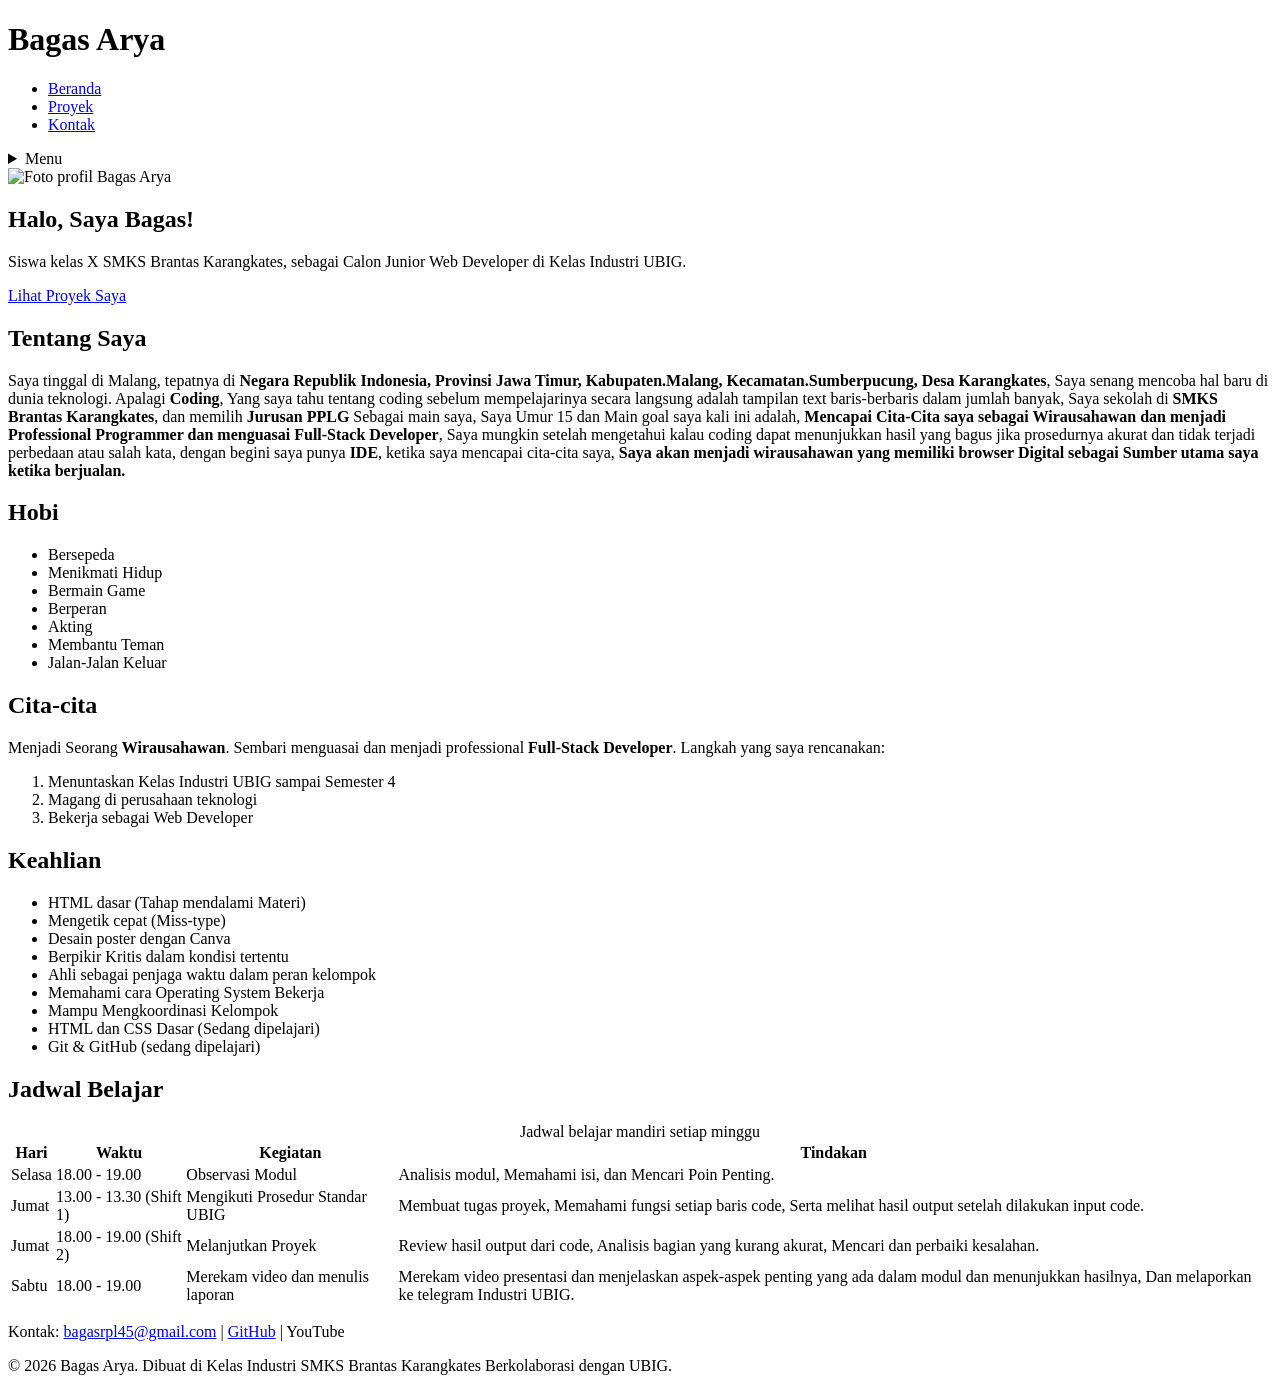
==== index.html @ f7f1d275 "feat: tambah latihan javascript dasar" ====
<!DOCTYPE html>
<html lang="id">
<head>
  <meta charset="UTF-8">
  <meta name="viewport" content="width=device-width, initial-scale=1.0">
  <title>Bagas Arya | Beranda</title>
  <link rel="preconnect" href="https://fonts.googleapis.com">
  <link rel="preconnect" href="https://fonts.gstatic.com" crossorigin>
  <link href="https://fonts.googleapis.com/css2?family=Inter:wght@400;600&family=Poppins:wght@600;700&display=swap" rel="stylesheet">
  <link rel="stylesheet" href="css/style.css">
  <script src="js/script.js" defer></script>
</head>
<body>
  <header>
    <div class="container navbar">
      <h1>Bagas Arya</h1>
      <nav class="menu-laptop">
        <ul>
          <li><a href="index.html">Beranda</a></li>
          <li><a href="proyek.html">Proyek</a></li>
          <li><a href="kontak.html">Kontak</a></li>
        </ul>
      </nav>
      <!-- Tantangan: menu ponsel yang bisa dibuka-tutup -->
      <details class="menu-ponsel">
        <summary>Menu</summary>
        <nav>
          <ul>
            <li><a href="index.html">Beranda</a></li>
            <li><a href="proyek.html">Proyek</a></li>
            <li><a href="kontak.html">Kontak</a></li>
          </ul>
        </nav>
      </details>
    </div>
  </header>

  <main>
    <div class="container">
      <section class="hero">
        <img src="img/builder.jpg" alt="Foto profil Bagas Arya" width="180">
        <div>
          <h2>Halo, Saya Bagas!</h2>
          <p>Siswa kelas X SMKS Brantas Karangkates, sebagai Calon Junior Web Developer di Kelas Industri UBIG.</p>
          <a href="proyek.html" class="tombol">Lihat Proyek Saya</a>
        </div>
      </section>

      <section class="kartu">
        <h2>Tentang Saya</h2>
        <p>Saya tinggal di Malang, tepatnya di <strong>Negara Republik Indonesia, Provinsi Jawa Timur, Kabupaten.Malang, Kecamatan.Sumberpucung, Desa Karangkates</strong>,
           Saya senang mencoba hal baru di dunia teknologi. Apalagi <strong>Coding</strong>, 
           Yang saya tahu tentang coding sebelum mempelajarinya secara langsung adalah tampilan text baris-berbaris dalam jumlah banyak, Saya sekolah di <strong>SMKS Brantas Karangkates</strong>, 
           dan memilih <strong>Jurusan PPLG</strong> Sebagai main saya, 
           Saya Umur 15 dan Main goal saya kali ini adalah, <strong>Mencapai Cita-Cita saya sebagai Wirausahawan dan menjadi Professional Programmer dan menguasai Full-Stack Developer</strong>, Saya mungkin setelah mengetahui kalau coding dapat menunjukkan hasil yang bagus jika prosedurnya akurat dan tidak terjadi perbedaan atau salah kata, dengan begini saya punya <strong>IDE</strong>, 
           ketika saya mencapai cita-cita saya, <strong>Saya akan menjadi wirausahawan yang memiliki browser Digital sebagai Sumber utama saya ketika berjualan.</strong></p>
      </section>

      <div class="daftar-kartu">
        <section class="kartu">
          <h2>Hobi</h2>
          <ul>
            <li>Bersepeda</li>
            <li>Menikmati Hidup</li>
            <li>Bermain Game</li>
            <li>Berperan</li>
            <li>Akting</li>
            <li>Membantu Teman</li>
            <li>Jalan-Jalan Keluar</li>
          </ul>
        </section>

        <section class="kartu">
          <h2>Cita-cita</h2>
          <p>Menjadi Seorang <strong>Wirausahawan</strong>. Sembari menguasai dan menjadi professional <strong>Full-Stack Developer</strong>. Langkah yang saya rencanakan:</p>
          <ol>
            <li>Menuntaskan Kelas Industri UBIG sampai Semester 4</li>
            <li>Magang di perusahaan teknologi</li>
            <li>Bekerja sebagai Web Developer</li>
          </ol>
        </section>

        <section class="kartu">
          <h2>Keahlian</h2>
          <ul>
            <li>HTML dasar (Tahap mendalami Materi)</li>
            <li>Mengetik cepat (Miss-type)</li>
            <li>Desain poster dengan Canva</li>
            <li>Berpikir Kritis dalam kondisi tertentu</li>
            <li>Ahli sebagai penjaga waktu dalam peran kelompok
            <li>Memahami cara Operating System Bekerja
            <li>Mampu Mengkoordinasi Kelompok</li>
            <li>HTML dan CSS Dasar (Sedang dipelajari)</li>
            <li>Git & GitHub (sedang dipelajari)</li>
            </li>
            </li>
          </ul>
        </section>
      </div>

      <section class="kartu">
        <h2>Jadwal Belajar</h2>
        <table>
          <caption>Jadwal belajar mandiri setiap minggu</caption>
          <thead>
            <tr>
              <th>Hari</th>
              <th>Waktu</th>
              <th>Kegiatan</th>
              <th>Tindakan</th>
            </tr>
          </thead>
          <tbody>
            <tr>
              <td>Selasa</td>
              <td>18.00 - 19.00</td>
              <td>Observasi Modul</td>
              <td>Analisis modul, Memahami isi, dan Mencari Poin Penting.</td>
            </tr>
            <tr>
              <td>Jumat</td>
              <td>13.00 - 13.30 (Shift 1)</td>
              <td>Mengikuti Prosedur Standar UBIG</td>
              <td>Membuat tugas proyek, Memahami fungsi setiap baris code, Serta melihat hasil output setelah dilakukan input code.</td>
            </tr>
            <tr>
              <td>Jumat</td>
              <td>18.00 - 19.00 (Shift 2)</td>
              <td>Melanjutkan Proyek</td>
              <td>Review hasil output dari code, Analisis bagian yang kurang akurat, Mencari dan perbaiki kesalahan.</td>
            </tr>
            <tr>
              <td>Sabtu</td>
              <td>18.00 - 19.00</td>
              <td>Merekam video dan menulis laporan</td>
              <td>Merekam video presentasi dan menjelaskan aspek-aspek penting yang ada dalam modul dan menunjukkan hasilnya, Dan melaporkan ke telegram Industri UBIG.</td>

            </tr>
          </tbody>
        </table>
      </section>
    </div>
  </main>

  <footer>
    <p>Kontak: <a href="mailto:bagasrpl45@gmail.com">bagasrpl45@gmail.com</a> |
      <a href="https://github.com/bagasrpl45-art" target="_blank" rel="noopener noreferrer">GitHub</a> |
      <YouTube href="https://www.youtube.com/@bagas_rpl" target="_blank" rel="noopener noreferrer">YouTube</a></p>
    <p>&copy; 2026 Bagas Arya. Dibuat di Kelas Industri SMKS Brantas Karangkates Berkolaborasi dengan UBIG.</p>
  </footer>
</body>
</html>
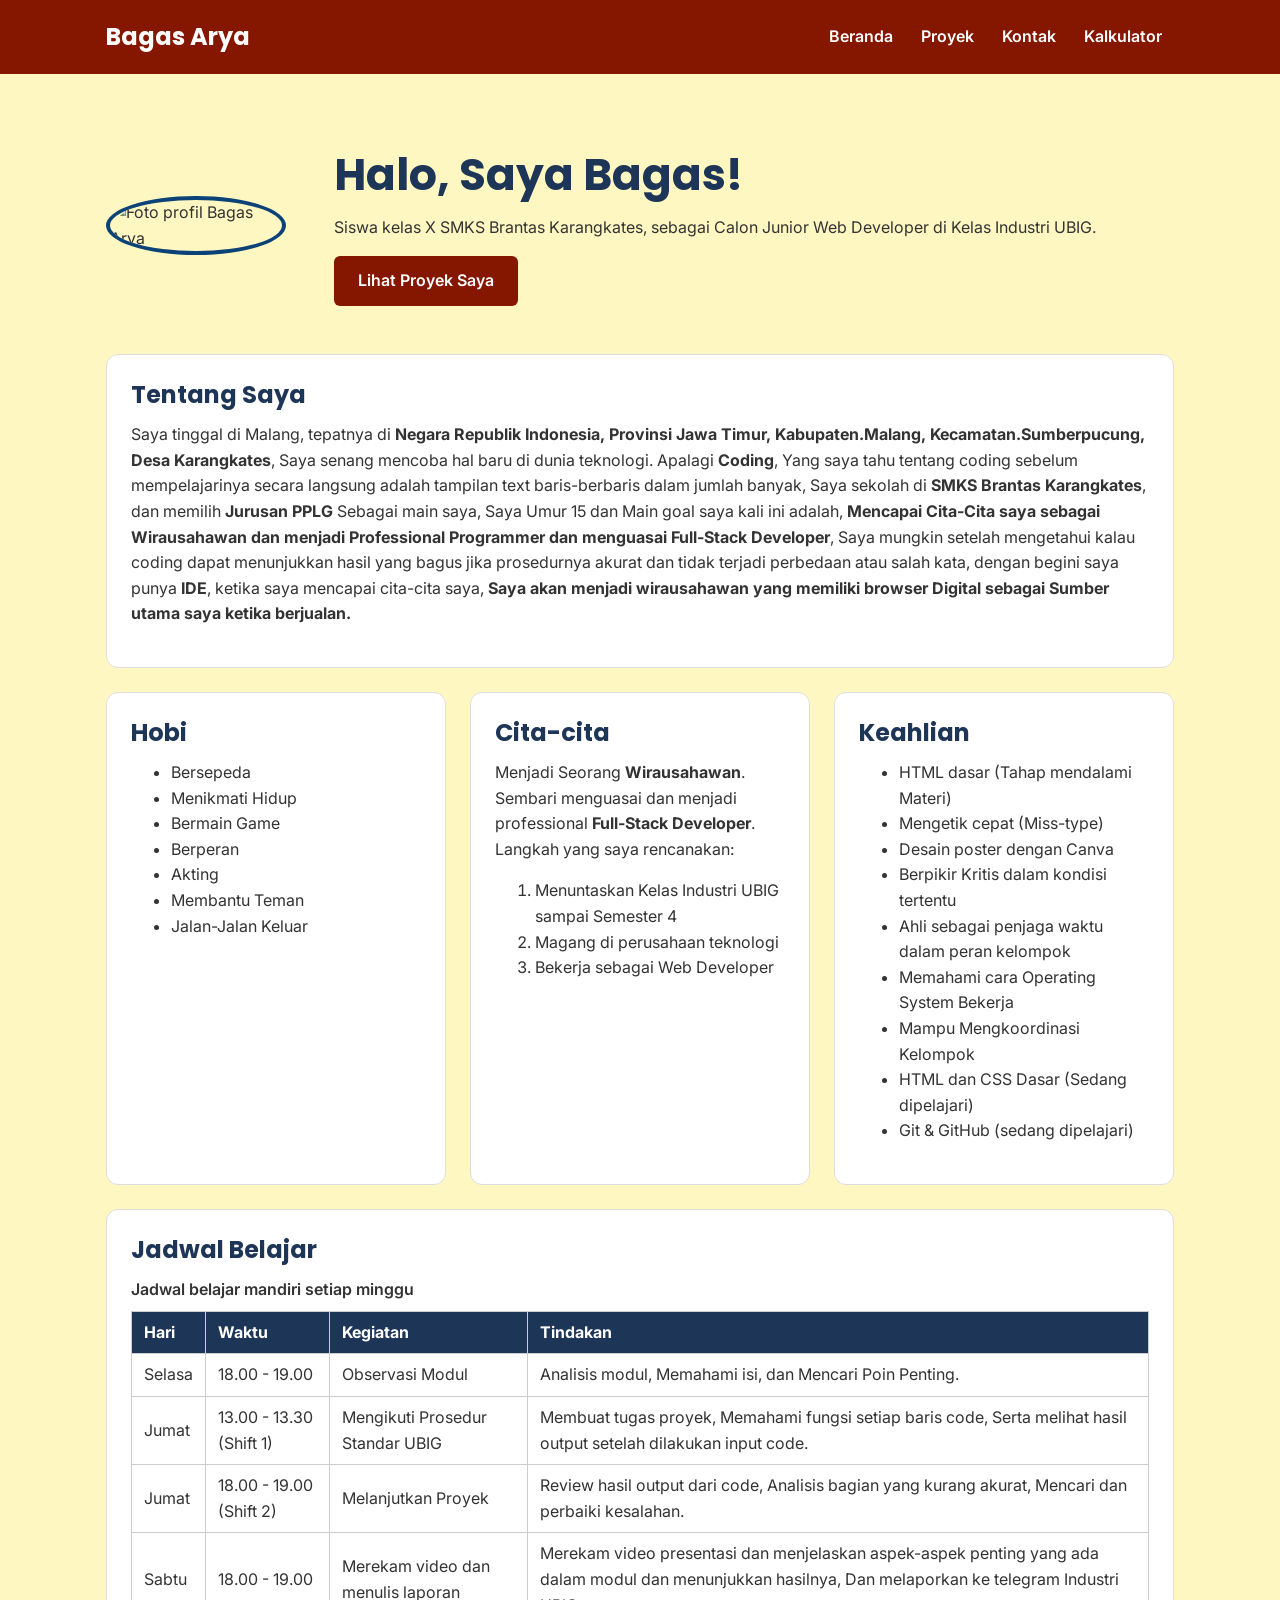
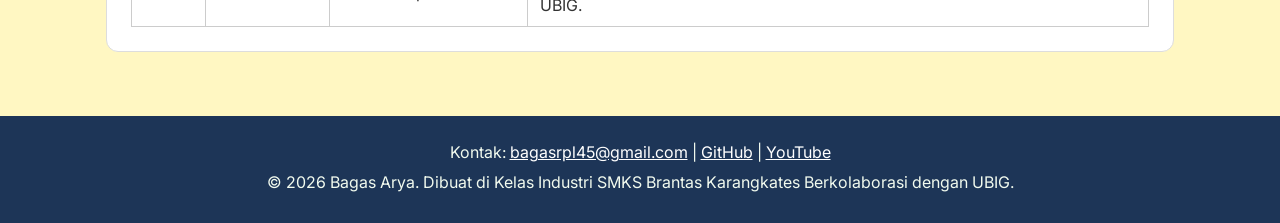
==== commit 44dfc9d7: "feat: menambahkan halaman kalkulator berbasis HTML dan JS, serta menambahkan folder JS, dan melakuka" ====
--- a/index.html
+++ b/index.html
@@ -4,11 +4,13 @@
   <meta charset="UTF-8">
   <meta name="viewport" content="width=device-width, initial-scale=1.0">
   <title>Bagas Arya | Beranda</title>
+  <link rel="icon" href="img/builder.jpg">
   <link rel="preconnect" href="https://fonts.googleapis.com">
   <link rel="preconnect" href="https://fonts.gstatic.com" crossorigin>
   <link href="https://fonts.googleapis.com/css2?family=Inter:wght@400;600&family=Poppins:wght@600;700&display=swap" rel="stylesheet">
   <link rel="stylesheet" href="css/style.css">
   <script src="js/script.js" defer></script>
+  <script src="js/angka.js" defer></script>
 </head>
 <body>
   <header>
@@ -19,6 +21,7 @@
           <li><a href="index.html">Beranda</a></li>
           <li><a href="proyek.html">Proyek</a></li>
           <li><a href="kontak.html">Kontak</a></li>
+          <li><a href="kalkulator.html">Kalkulator</a></li>
         </ul>
       </nav>
       <!-- Tantangan: menu ponsel yang bisa dibuka-tutup -->
@@ -29,6 +32,7 @@
             <li><a href="index.html">Beranda</a></li>
             <li><a href="proyek.html">Proyek</a></li>
             <li><a href="kontak.html">Kontak</a></li>
+            <li><a href="kalkulator.html">Kalkulator</a></li>
           </ul>
         </nav>
       </details>
@@ -145,7 +149,7 @@
   <footer>
     <p>Kontak: <a href="mailto:bagasrpl45@gmail.com">bagasrpl45@gmail.com</a> |
       <a href="https://github.com/bagasrpl45-art" target="_blank" rel="noopener noreferrer">GitHub</a> |
-      <YouTube href="https://www.youtube.com/@bagas_rpl" target="_blank" rel="noopener noreferrer">YouTube</a></p>
+      <a href="https://www.youtube.com/@bagas_rpl" target="_blank" rel="noopener noreferrer">YouTube</a></p>
     <p>&copy; 2026 Bagas Arya. Dibuat di Kelas Industri SMKS Brantas Karangkates Berkolaborasi dengan UBIG.</p>
   </footer>
 </body>
--- a/css/style.css
+++ b/css/style.css
@@ -0,0 +1,268 @@
+/* Gaya portofolio Andi Pratama
+   Palet: #1D3557 (utama), #E63946 (aksen), #F1FAEE (latar)
+   Huruf: Poppins (judul), Inter (isi)
+   Tata letak: mobile first, titik ubah 768px (tablet) dan 1024px (laptop) */
+
+/* 1. Reset */
+* {
+  box-sizing: border-box;
+  margin: 0;
+}
+
+img {
+  max-width: 100%;
+  height: auto;
+}
+
+/* 2. Dasar halaman: warna dan huruf */
+body {
+  display: flex;
+  flex-direction: column;
+  min-height: 100vh;
+  margin: 0;
+  font-family: "Inter", Arial, sans-serif;
+  font-size: 1rem;
+  line-height: 1.6;
+  color: #333333;
+  background-color: #FFF7C2;
+}
+
+h1, h2, h3 {
+  font-family: "Poppins", Arial, sans-serif;
+  color: #1D3557;
+  line-height: 1.3;
+}
+
+h2 {
+  margin-bottom: 0.75rem;
+}
+
+p, ul, ol {
+  margin-bottom: 1rem;
+}
+
+a {
+  color: #E63946;
+}
+
+/* 3. Wadah, header, dan menu */
+.container {
+  max-width: 1100px;
+  margin: 0 auto;
+  padding: 0 1rem;
+}
+
+header {
+  background-color: #851700;
+  color: #FFFFFF;
+  padding: 1rem 0;
+}
+
+header h1 {
+  color: #FFFFFF;
+  font-size: 1.5rem;
+}
+
+.navbar {
+  display: flex;
+  flex-wrap: wrap;
+  justify-content: space-between;
+  align-items: center;
+  gap: 0.5rem;
+}
+
+nav ul {
+  display: flex;
+  gap: 0.25rem;
+  padding: 0;
+  margin: 0;
+  list-style: none;
+}
+
+nav a {
+  display: inline-block;
+  padding: 0.5rem 0.75rem;
+  border-radius: 6px;
+  color: #FFFFFF;
+  font-weight: 600;
+  text-decoration: none;
+}
+
+/* Tantangan: menu ponsel buka-tutup dengan details */
+.menu-laptop {
+  display: none;
+}
+
+.menu-ponsel summary {
+  padding: 0.5rem 0.75rem;
+  border: 1px solid #FFFFFF;
+  border-radius: 6px;
+  font-weight: 600;
+  cursor: pointer;
+}
+
+.menu-ponsel ul {
+  flex-direction: column;
+  margin-top: 0.5rem;
+}
+
+/* 4. Isi utama, hero, dan kartu */
+main {
+  padding: 1.5rem 0;
+  flex: 1;
+}
+
+.hero {
+  display: flex;
+  flex-direction: column;
+  align-items: center;
+  gap: 1.5rem;
+  padding: 1rem 0 2rem;
+  text-align: center;
+}
+
+.hero img {
+  border: 4px solid #0B4378;
+  border-radius: 50%;
+}
+
+.hero h2 {
+  font-size: 2rem;
+}
+
+.tombol {
+  display: inline-block;
+  padding: 0.75rem 1.5rem;
+  border-radius: 6px;
+  background-color: #851700;
+  color: #FFFFFF;
+  font-weight: 600;
+  text-decoration: none;
+}
+
+.kartu {
+  background-color: #FFFFFF;
+  padding: 1rem;
+  margin-bottom: 1.5rem;
+  border: 1px solid #DDDDDD;
+  border-radius: 12px;
+}
+
+.daftar-kartu {
+  display: flex;
+  flex-wrap: wrap;
+  gap: 1.5rem;
+  margin-bottom: 1.5rem;
+}
+
+.daftar-kartu .kartu {
+  flex: 1 1 280px;
+  margin-bottom: 0;
+}
+
+article img {
+  border-radius: 8px;
+  border: 1px solid #DDDDDD;
+}
+
+/* 5. Tabel */
+table {
+  border-collapse: collapse;
+}
+
+caption {
+  font-weight: 600;
+  text-align: left;
+  margin-bottom: 0.5rem;
+}
+
+th, td {
+  border: 1px solid #CCCCCC;
+  padding: 0.5rem 0.75rem;
+  text-align: left;
+}
+
+th {
+  background-color: #1D3557;
+  color: #FFFFFF;
+}
+
+/* 6. Form */
+label {
+  font-weight: 600;
+}
+
+input, select, textarea {
+  width: 100%;
+  max-width: 22rem;
+  padding: 0.6rem;
+  margin-top: 0.25rem;
+  border: 1px solid #CCCCCC;
+  border-radius: 6px;
+  font-family: inherit;
+  font-size: 1rem;
+}
+
+button {
+  padding: 0.75rem 1.5rem;
+  border: none;
+  border-radius: 6px;
+  background-color: #E63946;
+  color: #FFFFFF;
+  font-family: inherit;
+  font-size: 1rem;
+  font-weight: 600;
+  cursor: pointer;
+}
+
+/* 7. Footer */
+footer {
+  background-color: #1D3557;
+  color: #F1FAEE;
+  text-align: center;
+  padding: 1.5rem;
+}
+
+footer p {
+  margin-bottom: 0.25rem;
+}
+
+footer a {
+  color: #FFFFFF;
+}
+
+/* 8. Tablet: lebar layar 768px ke atas */
+@media (min-width: 768px) {
+  .menu-laptop {
+    display: block;
+  }
+
+  .menu-ponsel {
+    display: none;
+  }
+
+  .hero {
+    flex-direction: row;
+    padding: 2rem 0 3rem;
+    text-align: left;
+  }
+
+  .kartu {
+    padding: 1.5rem;
+  }
+}
+
+/* 9. Laptop: lebar layar 1024px ke atas */
+@media (min-width: 1024px) {
+  main {
+    padding: 2.5rem 0;
+  }
+
+  .hero {
+    gap: 3rem;
+  }
+
+  .hero h2 {
+    font-size: 2.75rem;
+  }
+}
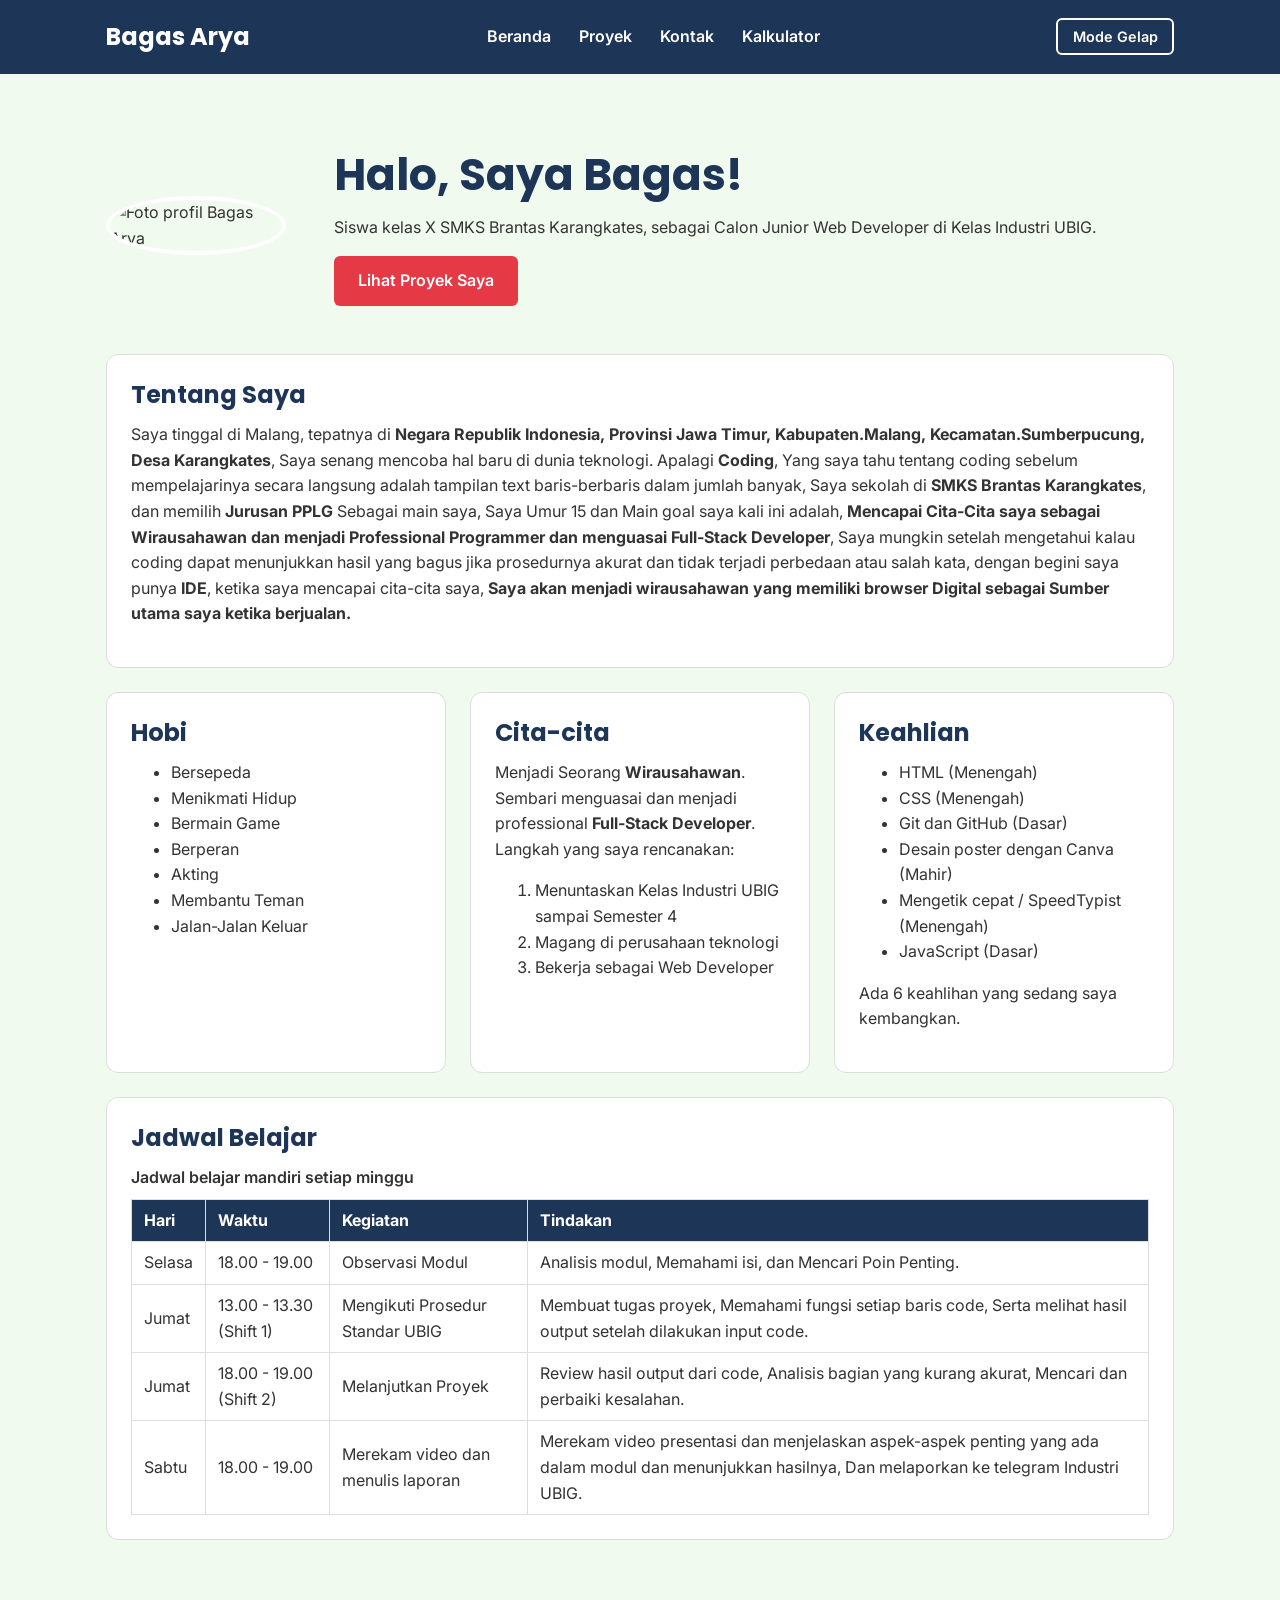
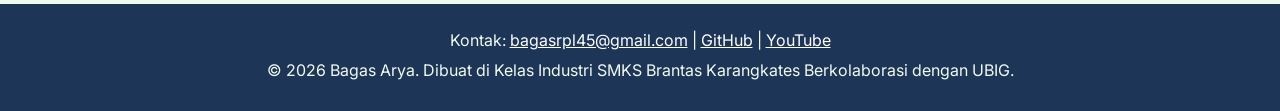
==== commit ce6d25c9: "feat: tambah keahlian dinamis, mode gelap, dan filter proyek" ====
--- a/index.html
+++ b/index.html
@@ -9,8 +9,7 @@
   <link rel="preconnect" href="https://fonts.gstatic.com" crossorigin>
   <link href="https://fonts.googleapis.com/css2?family=Inter:wght@400;600&family=Poppins:wght@600;700&display=swap" rel="stylesheet">
   <link rel="stylesheet" href="css/style.css">
-  <script src="js/script.js" defer></script>
-  <script src="js/angka.js" defer></script>
+  <script src="js/center.js" defer></script>
 </head>
 <body>
   <header>
@@ -24,6 +23,7 @@
           <li><a href="kalkulator.html">Kalkulator</a></li>
         </ul>
       </nav>
+      <button type="button" id="tombol-tema" class="tombol-tema">Mode Gelap</button>
       <!-- Tantangan: menu ponsel yang bisa dibuka-tutup -->
       <details class="menu-ponsel">
         <summary>Menu</summary>
@@ -35,6 +35,7 @@
             <li><a href="kalkulator.html">Kalkulator</a></li>
           </ul>
         </nav>
+        
       </details>
     </div>
   </header>
@@ -86,19 +87,8 @@
 
         <section class="kartu">
           <h2>Keahlian</h2>
-          <ul>
-            <li>HTML dasar (Tahap mendalami Materi)</li>
-            <li>Mengetik cepat (Miss-type)</li>
-            <li>Desain poster dengan Canva</li>
-            <li>Berpikir Kritis dalam kondisi tertentu</li>
-            <li>Ahli sebagai penjaga waktu dalam peran kelompok
-            <li>Memahami cara Operating System Bekerja
-            <li>Mampu Mengkoordinasi Kelompok</li>
-            <li>HTML dan CSS Dasar (Sedang dipelajari)</li>
-            <li>Git & GitHub (sedang dipelajari)</li>
-            </li>
-            </li>
-          </ul>
+          <ul id="daftar-skill"></ul>
+          <p id="jumlah-skill"></p>
         </section>
       </div>
 
--- a/css/style.css
+++ b/css/style.css
@@ -1,7 +1,20 @@
-/* Gaya portofolio Andi Pratama
+/* Gaya portofolio Bagas Arya
    Palet: #1D3557 (utama), #E63946 (aksen), #F1FAEE (latar)
    Huruf: Poppins (judul), Inter (isi)
    Tata letak: mobile first, titik ubah 768px (tablet) dan 1024px (laptop) */
+
+
+/* Variabel Warna dalam bentuk ROOT */
+:root {
+  --warna-utama: #1D3557;
+  --warna-judul: #1D3557;
+  --warna-aksen: #E63946;
+  --warna-tautan: #E63946;
+  --warna-latar: #F1FAEE;
+  --warna-teks: #333333;
+  --warna-kartu: #FFFFFF;
+  --warna-garis: #DDDDDD;
+}
 
 /* 1. Reset */
 * {
@@ -23,13 +36,13 @@
   font-family: "Inter", Arial, sans-serif;
   font-size: 1rem;
   line-height: 1.6;
-  color: #333333;
-  background-color: #FFF7C2;
+  color: var(--warna-teks);
+  background-color: var(--warna-latar);
 }
 
 h1, h2, h3 {
   font-family: "Poppins", Arial, sans-serif;
-  color: #1D3557;
+  color: var(--warna-judul);
   line-height: 1.3;
 }
 
@@ -42,7 +55,7 @@
 }
 
 a {
-  color: #E63946;
+  color: var(--warna-utama);
 }
 
 /* 3. Wadah, header, dan menu */
@@ -53,7 +66,7 @@
 }
 
 header {
-  background-color: #851700;
+  background-color: var(--warna-utama);
   color: #FFFFFF;
   padding: 1rem 0;
 }
@@ -122,7 +135,7 @@
 }
 
 .hero img {
-  border: 4px solid #0B4378;
+  border: 4px solid var(--warna-kartu);
   border-radius: 50%;
 }
 
@@ -134,17 +147,17 @@
   display: inline-block;
   padding: 0.75rem 1.5rem;
   border-radius: 6px;
-  background-color: #851700;
+  background-color: var(--warna-aksen);
   color: #FFFFFF;
   font-weight: 600;
   text-decoration: none;
 }
 
 .kartu {
-  background-color: #FFFFFF;
+  background-color: var(--warna-kartu);
   padding: 1rem;
   margin-bottom: 1.5rem;
-  border: 1px solid #DDDDDD;
+  border: 1px solid var(--warna-garis);
   border-radius: 12px;
 }
 
@@ -162,7 +175,7 @@
 
 article img {
   border-radius: 8px;
-  border: 1px solid #DDDDDD;
+  border: 1px solid var(--warna-garis);
 }
 
 /* 5. Tabel */
@@ -177,13 +190,13 @@
 }
 
 th, td {
-  border: 1px solid #CCCCCC;
+  border: 1px solid var(--warna-garis);
   padding: 0.5rem 0.75rem;
   text-align: left;
 }
 
 th {
-  background-color: #1D3557;
+  background-color: var(--warna-utama);
   color: #FFFFFF;
 }
 
@@ -197,17 +210,23 @@
   max-width: 22rem;
   padding: 0.6rem;
   margin-top: 0.25rem;
-  border: 1px solid #CCCCCC;
+  border: 1px solid var(--warna-garis);
   border-radius: 6px;
   font-family: inherit;
   font-size: 1rem;
+  background-color: var(--warna-kartu);
+  color: var(--warna-teks);
+}
+
+.keterangan {
+  font-size: 0.875rem;
 }
 
 button {
   padding: 0.75rem 1.5rem;
   border: none;
   border-radius: 6px;
-  background-color: #E63946;
+  background-color: var(--warna-aksen);
   color: #FFFFFF;
   font-family: inherit;
   font-size: 1rem;
@@ -217,7 +236,7 @@
 
 /* 7. Footer */
 footer {
-  background-color: #1D3557;
+  background-color: var(--warna-utama);
   color: #F1FAEE;
   text-align: center;
   padding: 1.5rem;
@@ -265,4 +284,48 @@
   .hero h2 {
     font-size: 2.75rem;
   }
+}
+
+/* 10. Tombol tema, filter, dan label kategori */
+.tombol-tema {
+  padding: 0.5rem 0.9rem;
+  border: 2px solid #FFFFFF;
+  background-color: transparent;
+  font-size: 0.9rem;
+}
+
+.filter {
+  display: flex;
+  flex-wrap: wrap;
+  gap: 0.5rem;
+  margin-bottom: 1rem;
+}
+
+.tombol-filter {
+  padding: 0.5rem 1rem;
+  border: 2px solid var(--warna-garis);
+  background-color: var(--warna-kartu);
+  color: var(--warna-judul);
+}
+
+.label {
+  display: inline-block;
+  padding: 0.1rem 0.6rem;
+  margin-bottom: 0.5rem;
+  border-radius: 999px;
+  background-color: var(--warna-latar);
+  color: var(--warna-judul);
+  font-size: 0.85rem;
+  font-weight: 600;
+}
+
+/* 11. Tema gelap */
+body.gelap {
+  --warna-utama: #0B1526;
+  --warna-judul: #A8DADC;
+  --warna-tautan: #FF8A8A;
+  --warna-latar: #121A24;
+  --warna-teks: #E3E8EE;
+  --warna-kartu: #1C2836;
+  --warna-garis: #34465A;
 }
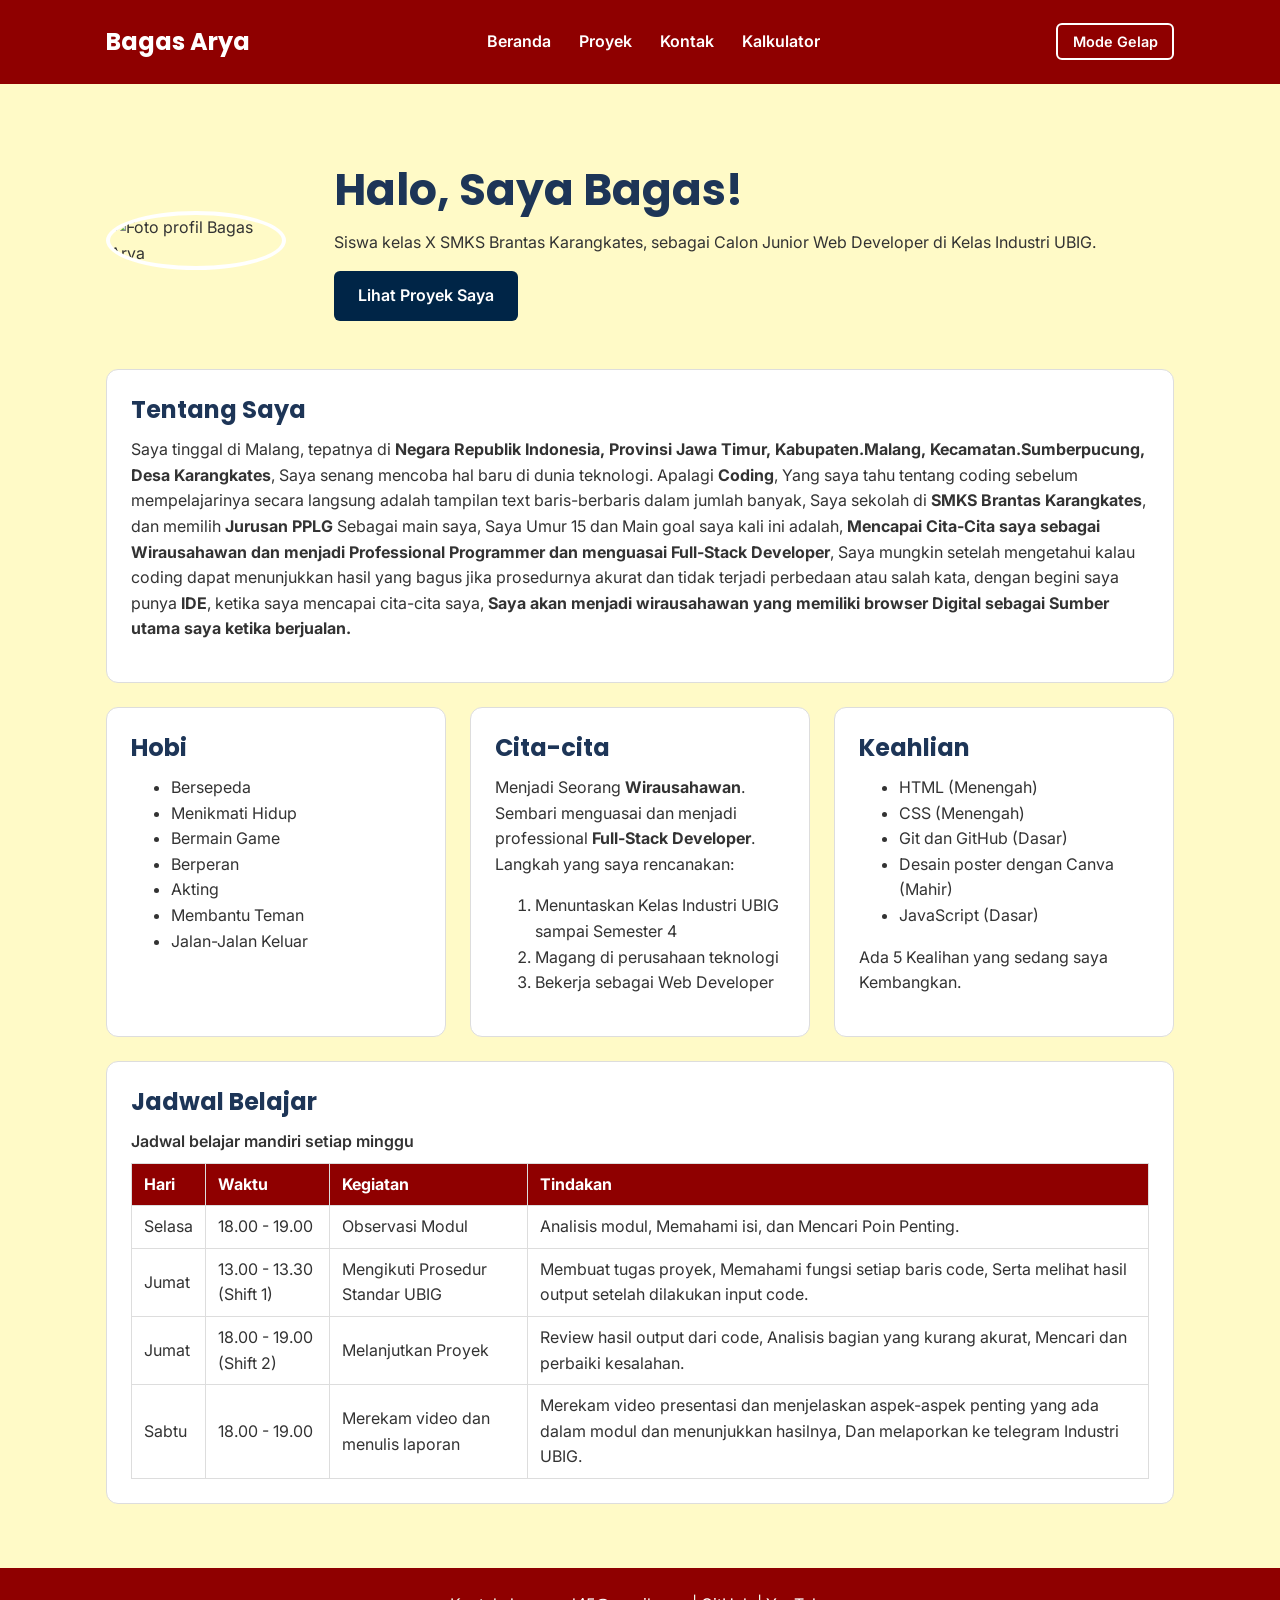
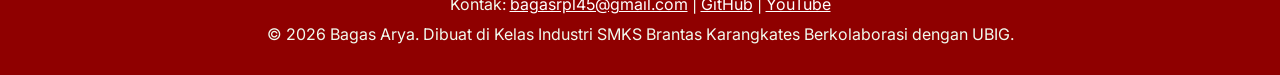
==== commit 861d7659: "feat: Menambahkan meta description pada setiap halaman HTML sesuai request Pasangan dalam tukar URL " ====
--- a/index.html
+++ b/index.html
@@ -3,6 +3,7 @@
 <head>
   <meta charset="UTF-8">
   <meta name="viewport" content="width=device-width, initial-scale=1.0">
+  <meta name="description" content="Portofolio resmi Bagas Arya, siswa PPLG SMKS Brantas Karangkates dan Calon Junior Web Developer di Kelas Industri UBIG.">
   <title>Bagas Arya | Beranda</title>
   <link rel="icon" href="img/builder.jpg">
   <link rel="preconnect" href="https://fonts.googleapis.com">
--- a/css/style.css
+++ b/css/style.css
@@ -6,11 +6,11 @@
 
 /* Variabel Warna dalam bentuk ROOT */
 :root {
-  --warna-utama: #1D3557;
+  --warna-utama: #8F0000;
   --warna-judul: #1D3557;
-  --warna-aksen: #E63946;
+  --warna-aksen: #002547;
   --warna-tautan: #E63946;
-  --warna-latar: #F1FAEE;
+  --warna-latar: #FFFAC7;
   --warna-teks: #333333;
   --warna-kartu: #FFFFFF;
   --warna-garis: #DDDDDD;
@@ -61,7 +61,7 @@
 /* 3. Wadah, header, dan menu */
 .container {
   max-width: 1100px;
-  margin: 0 auto;
+  margin: 5px auto;
   padding: 0 1rem;
 }
 
@@ -92,13 +92,26 @@
   list-style: none;
 }
 
+nav ul li {
+  border-radius: 6px;
+  transition: background-color 0.2s ease, transform 0.15s ease;
+}
+
 nav a {
-  display: inline-block;
+  display: block;
   padding: 0.5rem 0.75rem;
   border-radius: 6px;
   color: #FFFFFF;
   font-weight: 600;
   text-decoration: none;
+}
+
+header nav ul li:hover {
+  background-color: #1D3557;
+}
+
+body.gelap header nav ul li:hover {
+  background-color: #8F0000;
 }
 
 /* Tantangan: menu ponsel buka-tutup dengan details */
@@ -155,10 +168,21 @@
 
 .kartu {
   background-color: var(--warna-kartu);
+  margin: 0 auto 1.5rem;
   padding: 1rem;
   margin-bottom: 1.5rem;
   border: 1px solid var(--warna-garis);
   border-radius: 12px;
+}
+
+.kartu-proyek {
+  width: 100%;
+  margin: 1.5rem 0;
+  padding: 1.25rem;
+  border-radius: 12px;
+  background-color: var(--warna-kartu);
+  border: 1px solid var(--warna-garis);
+  overflow-wrap: break-word;
 }
 
 .daftar-kartu {
@@ -219,6 +243,8 @@
 }
 
 .keterangan {
+  display: block;
+  margin-top: 0.35rem;
   font-size: 0.875rem;
 }
 
@@ -232,6 +258,65 @@
   font-size: 1rem;
   font-weight: 600;
   cursor: pointer;
+}
+
+.hampir-penuh {
+  color: var(--warna-tautan);
+  font-weight: 600;
+}
+
+.grup-tombol {
+  display: flex;
+  flex-wrap: wrap;
+  gap: 0.75rem;
+  margin-top: 0.5rem;
+}
+
+.grup-tombol button {
+  flex: 1 1 auto;
+  white-space: nowrap;
+  text-align: center;
+}
+
+.tombol-utama {
+  padding: 0.75rem 1.5rem;
+  border-radius: 6px;
+  font-family: inherit;
+  font-size: 1rem;
+  font-weight: 600;
+  cursor: pointer;
+  transition: background-color 0.2s ease, color 0.2s ease, border-color 0.2s ease, transform 0.15s ease;
+}
+
+/* Tombol Kirim Pesan dan Kosongkan Pesan */
+.tombol-utama {
+  background-color: var(--warna-aksen);
+  color: #FFFFFF;
+  border: 2px solid var(--warna-aksen);
+}
+
+.tombol-utama:hover {
+  background-color: var(--warna-utama);
+  border-color: var(--warna-utama);
+  color: #FFFFFF;
+  transform: translateY(-2px);
+}
+
+.tombol-utama:active {
+  transform: translateY(0);
+}
+
+/* Penyesuaian Tombol Kirim dan Kosongkan Pesan pada Dark Mode */
+body.gelap .tombol-utama {
+  background-color: var(--warna-aksen);
+  border-color: var(--warna-judul);
+  color: #FFFFFF;
+}
+
+body.gelap .tombol-utama:hover {
+  background-color: var(--warna-judul);
+  border-color: var(--warna-judul);
+  color: #FFFFFF;
 }
 
 /* 7. Footer */
@@ -292,6 +377,32 @@
   border: 2px solid #FFFFFF;
   background-color: transparent;
   font-size: 0.9rem;
+  color: #FFFFFF;
+  font-size: 0.9rem;
+  transition: background-color 0.2s ease, color 0.2s ease, border-color 0.2s ease, transform 0.15s ease;
+}
+
+.tombol-tema:hover {
+  background-color: #FFFFFF;
+  color: var(--warna-utama);
+  transform: translateY(-2px);
+}
+
+.tombol-tema:active {
+  transform: translateY(0);
+}
+
+/* Tampilan tombol ketika Mode Gelap Aktif */
+body.gelap .tombol-tema {
+  background-color: var(--warna-judul);
+  border-color: var(--warna-judul);
+  color: var(--warna-utama);
+}
+
+body.gelap .tombol-tema:hover {
+  background-color: #FFFFFF;
+  border-color: #FFFFFF;
+  color: var(--warna-utama);
 }
 
 .filter {
@@ -303,9 +414,27 @@
 
 .tombol-filter {
   padding: 0.5rem 1rem;
-  border: 2px solid var(--warna-garis);
-  background-color: var(--warna-kartu);
-  color: var(--warna-judul);
+  border: 2px solid #8F0000;
+  background-color: #8F0000;
+  color: var(--warna-kartu);
+  transition: background-color 0.2s, border-color 0.2s;
+}
+
+.tombol-filter.aktif {
+  background-color: var(--warna-aksen);
+  border-color: var(--warna-aksen);
+}
+
+body.gelap .tombol-filter {
+  background-color: var(--warna-aksen);
+  border-color: var(--warna-aksen);
+  color: #FFFFFF;
+}
+
+body.gelap .tombol-filter.aktif {
+  background-color: #8F0000;
+  border-color: #8F0000;
+  color: #FFFFFF;
 }
 
 .label {
@@ -328,4 +457,27 @@
   --warna-teks: #E3E8EE;
   --warna-kartu: #1C2836;
   --warna-garis: #34465A;
+}
+
+/* 12. Menahan ruang Kontainer pada Proyek */
+#daftar-proyek {
+  min-height: 650px;
+}
+
+#daftar-repo {
+  min-height: 160px;
+}
+
+/* 13. Memperbaiki warna Link Repository pada Mode Gelap */
+#daftar-repo a,
+body.gelap #daftar-repo a {
+  color: #E63946;
+  font-weight: 600;
+  text-decoration: none;
+}
+
+#daftar-repo a:hover,
+body.gelap #daftar-repo a:hover {
+  color: #FF6B6B;
+  text-decoration: underline;
 }
